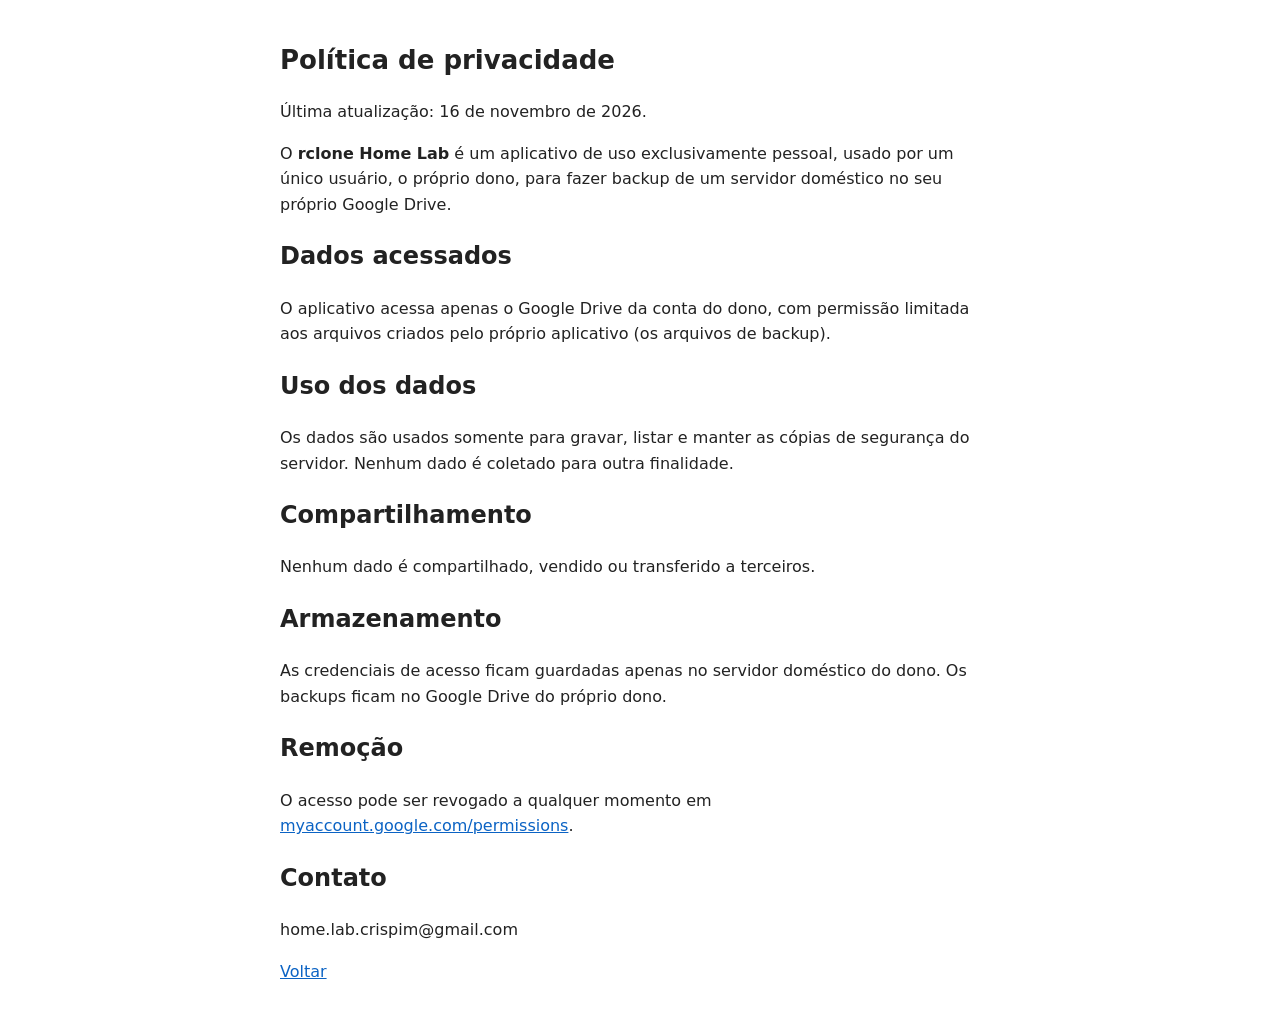
==== privacidade.html @ 3b08876f "Páginas do rclone Home Lab" ====
<!DOCTYPE html>
<html lang="pt-BR">
<head>
<meta charset="utf-8">
<meta name="viewport" content="width=device-width, initial-scale=1">
<title>Política de privacidade - rclone Home Lab</title>
<style>
body{font-family:system-ui,Segoe UI,Arial,sans-serif;max-width:720px;margin:40px auto;padding:0 20px;line-height:1.6;color:#222}
h1{font-size:26px}a{color:#0b63c4}
</style>
</head>
<body>
<h1>Política de privacidade</h1>
<p>Última atualização: 16 de novembro de 2026.</p>
<p>O <strong>rclone Home Lab</strong> é um aplicativo de uso exclusivamente pessoal, usado por
um único usuário, o próprio dono, para fazer backup de um servidor doméstico no seu próprio
Google Drive.</p>
<h2>Dados acessados</h2>
<p>O aplicativo acessa apenas o Google Drive da conta do dono, com permissão limitada aos
arquivos criados pelo próprio aplicativo (os arquivos de backup).</p>
<h2>Uso dos dados</h2>
<p>Os dados são usados somente para gravar, listar e manter as cópias de segurança do servidor.
Nenhum dado é coletado para outra finalidade.</p>
<h2>Compartilhamento</h2>
<p>Nenhum dado é compartilhado, vendido ou transferido a terceiros.</p>
<h2>Armazenamento</h2>
<p>As credenciais de acesso ficam guardadas apenas no servidor doméstico do dono. Os backups
ficam no Google Drive do próprio dono.</p>
<h2>Remoção</h2>
<p>O acesso pode ser revogado a qualquer momento em
<a href="https://myaccount.google.com/permissions">myaccount.google.com/permissions</a>.</p>
<h2>Contato</h2>
<p>home.lab.crispim@gmail.com</p>
<p><a href="index.html">Voltar</a></p>
</body>
</html>
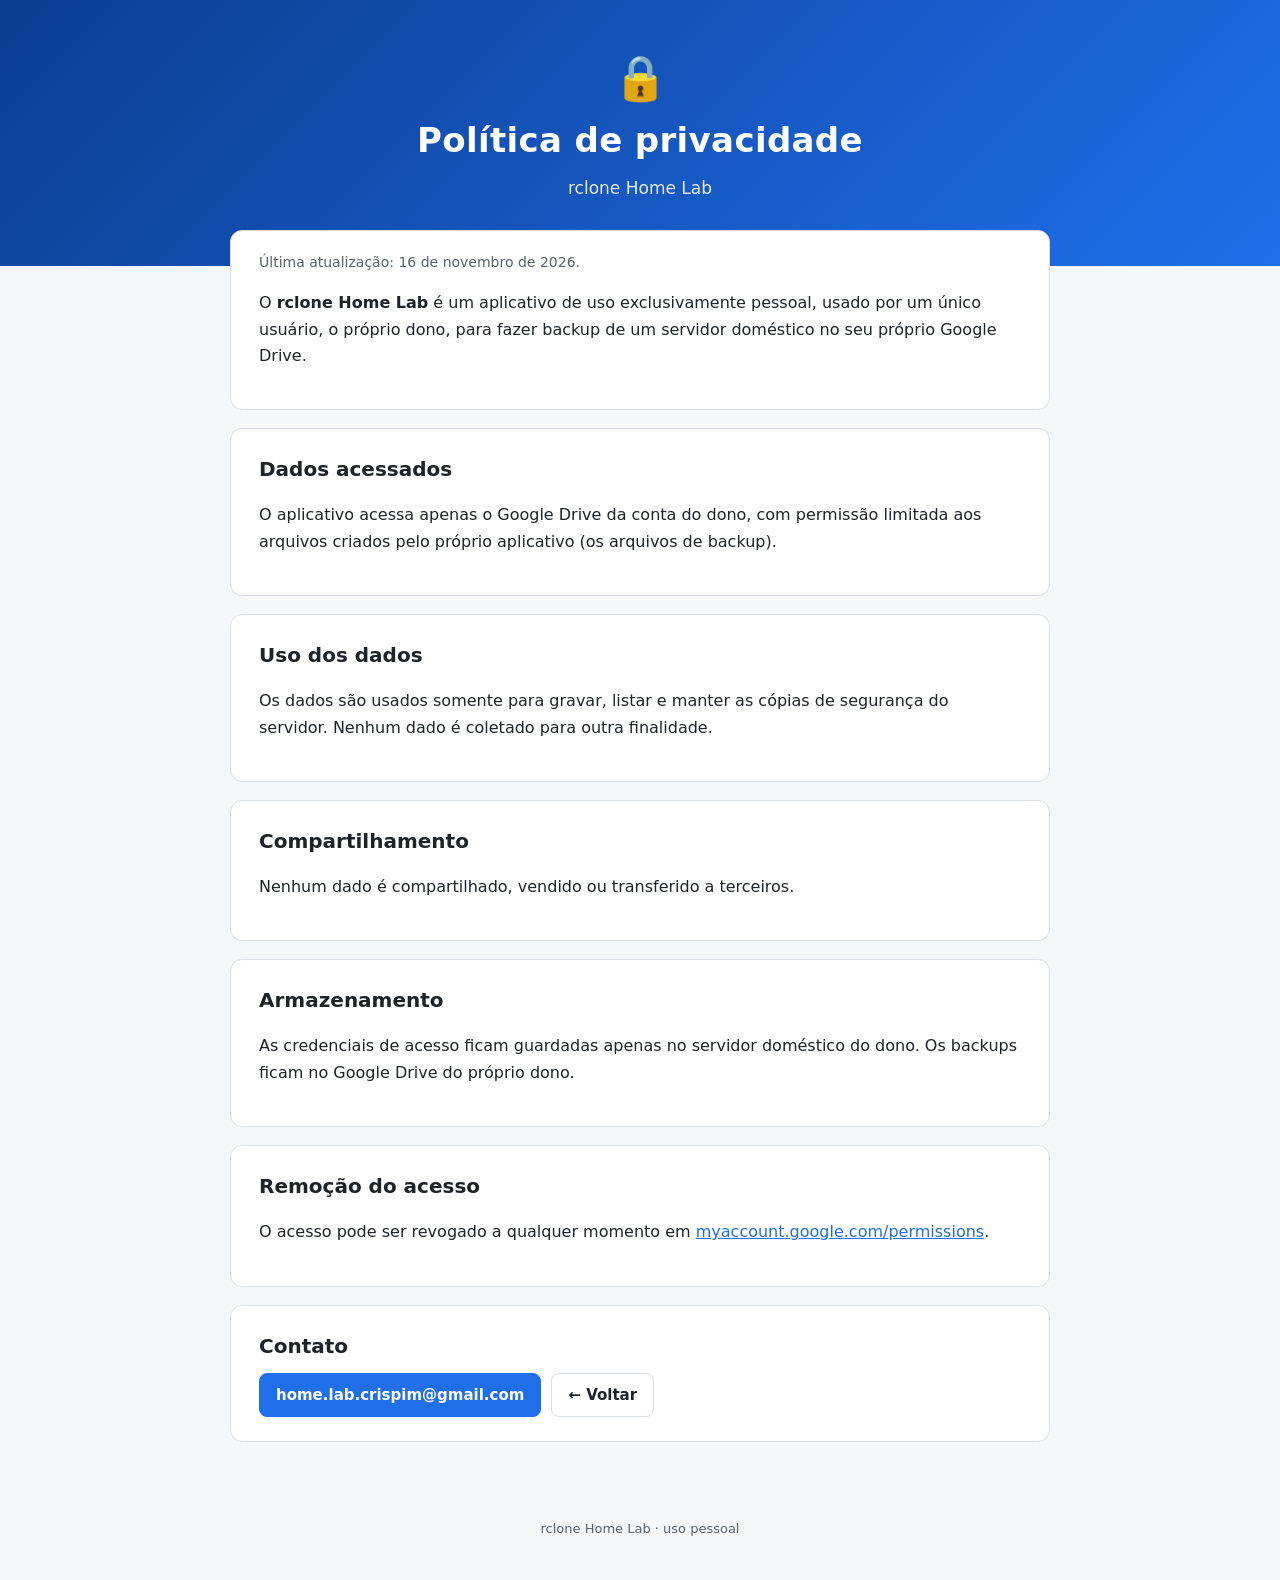
==== commit 1126a05d: "Página com novo visual." ====
--- a/privacidade.html
+++ b/privacidade.html
@@ -4,33 +4,61 @@
 <meta charset="utf-8">
 <meta name="viewport" content="width=device-width, initial-scale=1">
 <title>Política de privacidade - rclone Home Lab</title>
-<style>
-body{font-family:system-ui,Segoe UI,Arial,sans-serif;max-width:720px;margin:40px auto;padding:0 20px;line-height:1.6;color:#222}
-h1{font-size:26px}a{color:#0b63c4}
-</style>
+<link rel="icon" href="data:image/svg+xml,<svg xmlns=%22http://www.w3.org/2000/svg%22 viewBox=%220 0 100 100%22><text y=%22.9em%22 font-size=%2290%22>☁️</text></svg>">
+<link rel="stylesheet" href="estilo.css">
 </head>
 <body>
-<h1>Política de privacidade</h1>
-<p>Última atualização: 16 de novembro de 2026.</p>
-<p>O <strong>rclone Home Lab</strong> é um aplicativo de uso exclusivamente pessoal, usado por
-um único usuário, o próprio dono, para fazer backup de um servidor doméstico no seu próprio
-Google Drive.</p>
-<h2>Dados acessados</h2>
-<p>O aplicativo acessa apenas o Google Drive da conta do dono, com permissão limitada aos
-arquivos criados pelo próprio aplicativo (os arquivos de backup).</p>
-<h2>Uso dos dados</h2>
-<p>Os dados são usados somente para gravar, listar e manter as cópias de segurança do servidor.
-Nenhum dado é coletado para outra finalidade.</p>
-<h2>Compartilhamento</h2>
-<p>Nenhum dado é compartilhado, vendido ou transferido a terceiros.</p>
-<h2>Armazenamento</h2>
-<p>As credenciais de acesso ficam guardadas apenas no servidor doméstico do dono. Os backups
-ficam no Google Drive do próprio dono.</p>
-<h2>Remoção</h2>
-<p>O acesso pode ser revogado a qualquer momento em
-<a href="https://myaccount.google.com/permissions">myaccount.google.com/permissions</a>.</p>
-<h2>Contato</h2>
-<p>home.lab.crispim@gmail.com</p>
-<p><a href="index.html">Voltar</a></p>
+<header class="topo">
+  <div class="icone">🔒</div>
+  <h1>Política de privacidade</h1>
+  <p>rclone Home Lab</p>
+</header>
+
+<main>
+  <section class="cartao">
+    <p class="data">Última atualização: 16 de novembro de 2026.</p>
+    <p>O <b>rclone Home Lab</b> é um aplicativo de uso exclusivamente pessoal, usado por um único
+    usuário, o próprio dono, para fazer backup de um servidor doméstico no seu próprio Google Drive.</p>
+  </section>
+
+  <section class="cartao">
+    <h2>Dados acessados</h2>
+    <p>O aplicativo acessa apenas o Google Drive da conta do dono, com permissão limitada aos arquivos
+    criados pelo próprio aplicativo (os arquivos de backup).</p>
+  </section>
+
+  <section class="cartao">
+    <h2>Uso dos dados</h2>
+    <p>Os dados são usados somente para gravar, listar e manter as cópias de segurança do servidor.
+    Nenhum dado é coletado para outra finalidade.</p>
+  </section>
+
+  <section class="cartao">
+    <h2>Compartilhamento</h2>
+    <p>Nenhum dado é compartilhado, vendido ou transferido a terceiros.</p>
+  </section>
+
+  <section class="cartao">
+    <h2>Armazenamento</h2>
+    <p>As credenciais de acesso ficam guardadas apenas no servidor doméstico do dono. Os backups ficam
+    no Google Drive do próprio dono.</p>
+  </section>
+
+  <section class="cartao">
+    <h2>Remoção do acesso</h2>
+    <p>O acesso pode ser revogado a qualquer momento em
+    <a href="https://myaccount.google.com/permissions">myaccount.google.com/permissions</a>.</p>
+  </section>
+
+  <section class="cartao">
+    <h2>Contato</h2>
+    <div class="botoes">
+      <a class="botao primario" href="mailto:home.lab.crispim@gmail.com">home.lab.crispim@gmail.com</a>
+      <a class="botao" href="index.html">← Voltar</a>
+    </div>
+  </section>
+</main>
+
+<footer>rclone Home Lab · uso pessoal</footer>
 </body>
 </html>
--- a/estilo.css
+++ b/estilo.css
@@ -0,0 +1,24 @@
+:root{--bg:#f6f7f9;--card:#fff;--txt:#1f2328;--sub:#59636e;--borda:#d8dee4;--acento:#1f6feb;--verde:#1a7f37}
+@media (prefers-color-scheme:dark){:root{--bg:#0d1117;--card:#161b22;--txt:#e6edf3;--sub:#9198a1;--borda:#30363d;--acento:#4493f8;--verde:#3fb950}}
+*{box-sizing:border-box}
+body{margin:0;font-family:system-ui,"Segoe UI",Roboto,Arial,sans-serif;background:var(--bg);color:var(--txt);line-height:1.65}
+.topo{background:linear-gradient(135deg,#0b3d91,#1f6feb);color:#fff;padding:56px 20px 64px;text-align:center}
+.topo .icone{font-size:44px;line-height:1}
+.topo h1{margin:12px 0 6px;font-size:34px;letter-spacing:.01em}
+.topo p{margin:0 auto;max-width:620px;opacity:.9;font-size:17px}
+main{max-width:860px;margin:-36px auto 0;padding:0 20px 48px}
+.cartao{background:var(--card);border:1px solid var(--borda);border-radius:12px;padding:24px 28px;margin-bottom:18px}
+.cartao h2{margin:0 0 10px;font-size:20px}
+.grade{display:grid;grid-template-columns:repeat(auto-fit,minmax(220px,1fr));gap:14px;margin-top:6px}
+.item{border:1px solid var(--borda);border-radius:10px;padding:14px 16px}
+.item b{display:block;margin-bottom:4px}
+.item span{color:var(--sub);font-size:14px}
+ul{margin:6px 0 0;padding-left:20px}
+li{margin:4px 0}
+.ok{color:var(--verde);font-weight:600}
+a{color:var(--acento)}
+.botoes{display:flex;flex-wrap:wrap;gap:10px;margin-top:6px}
+.botao{display:inline-block;padding:9px 16px;border-radius:8px;border:1px solid var(--borda);text-decoration:none;color:var(--txt);font-weight:600;font-size:15px}
+.botao.primario{background:var(--acento);border-color:var(--acento);color:#fff}
+.data{color:var(--sub);font-size:14px;margin-top:-4px}
+footer{text-align:center;color:var(--sub);font-size:13px;padding:10px 20px 40px}
